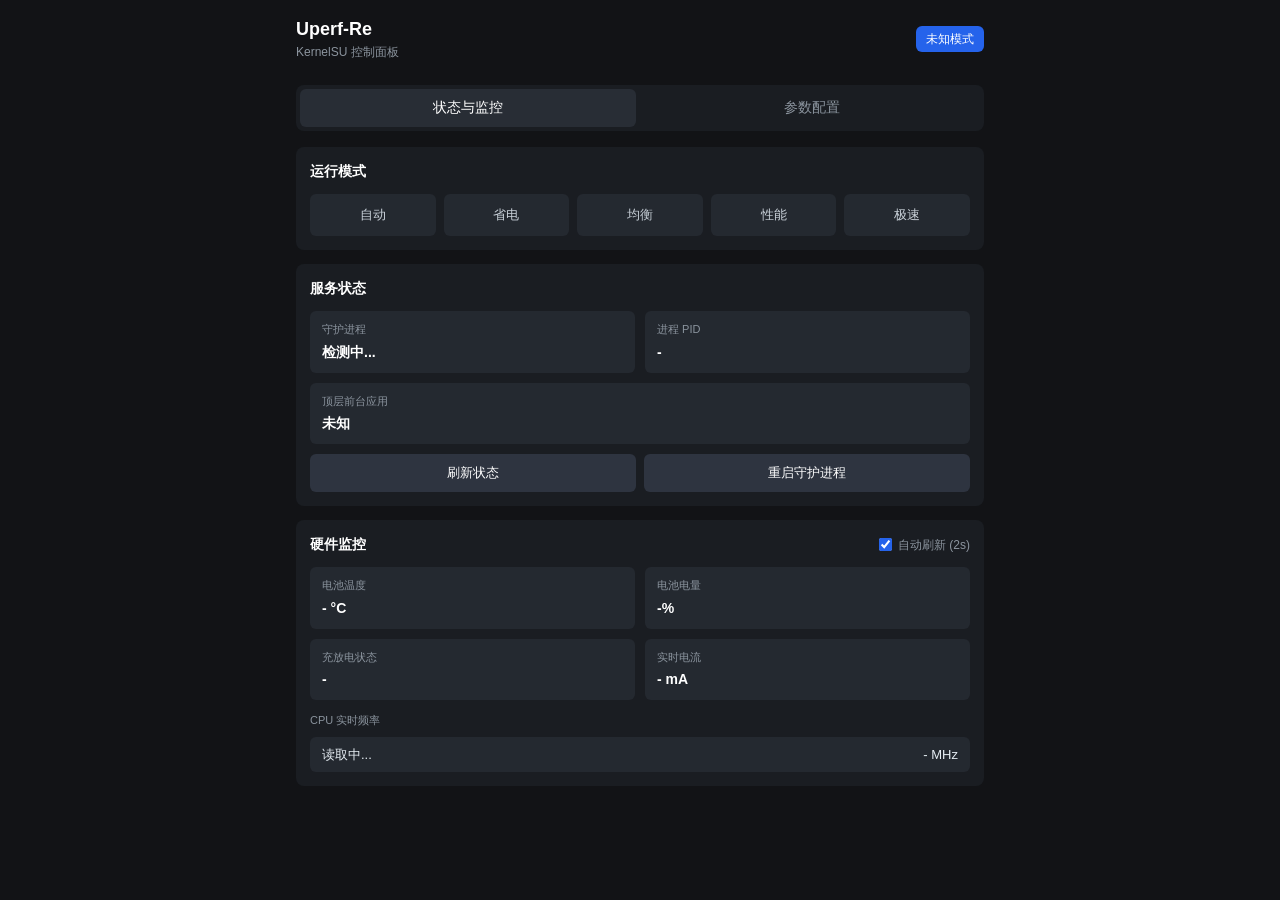
==== magisk/webroot/index.html @ f0bfa48e "feat: add minimalist WebUI, action.sh, CI/Release workflows, and update config" ====
<!DOCTYPE html>
<html lang="zh-CN">
<head>
  <meta charset="utf-8">
  <meta name="viewport" content="width=device-width, initial-scale=1.0, maximum-scale=1.0, user-scalable=no">
  <title>Uperf-Re 控制面板</title>
  <link rel="stylesheet" href="style.css">
</head>
<body>
  <header>
    <div class="title-group">
      <h1>Uperf-Re</h1>
      <p>KernelSU 控制面板</p>
    </div>
    <span id="headerModeBadge" class="badge">未知模式</span>
  </header>

  <div id="msgBox" class="message-box"></div>

  <nav class="tab-nav">
    <button class="tab-btn active" data-tab="tab-monitor">状态与监控</button>
    <button class="tab-btn" data-tab="tab-config">参数配置</button>
  </nav>

  <!-- 选项卡 1: 状态与监控 -->
  <main id="tab-monitor" class="tab-pane active">
    <!-- 运行模式 -->
    <section class="card">
      <div class="card-title">运行模式</div>
      <div class="mode-grid">
        <button class="mode-btn" data-mode="auto">自动</button>
        <button class="mode-btn" data-mode="powersave">省电</button>
        <button class="mode-btn" data-mode="balance">均衡</button>
        <button class="mode-btn" data-mode="performance">性能</button>
        <button class="mode-btn" data-mode="fast">极速</button>
      </div>
    </section>

    <!-- 服务状态 -->
    <section class="card">
      <div class="card-title">服务状态</div>
      <div class="stat-grid">
        <div class="stat-item">
          <div class="stat-label">守护进程</div>
          <div id="daemonStatus" class="stat-value">检测中...</div>
        </div>
        <div class="stat-item">
          <div class="stat-label">进程 PID</div>
          <div id="daemonPid" class="stat-value">-</div>
        </div>
        <div class="stat-item" style="grid-column: span 2;">
          <div class="stat-label">顶层前台应用</div>
          <div id="topApp" class="stat-value">未知</div>
        </div>
      </div>
      <div class="action-row">
        <button id="btnRefreshStatus" class="btn btn-secondary">刷新状态</button>
        <button id="btnRestartDaemon" class="btn btn-secondary">重启守护进程</button>
      </div>
    </section>

    <!-- 硬件监控 -->
    <section class="card">
      <div style="display: flex; justify-content: space-between; align-items: center; margin-bottom: 12px;">
        <div class="card-title" style="margin-bottom: 0;">硬件监控</div>
        <label style="font-size: 12px; color: #8b949e; display: flex; align-items: center; gap: 6px;">
          <input type="checkbox" id="chkAutoRefresh" checked style="accent-color: #2563eb;">
          自动刷新 (2s)
        </label>
      </div>
      <div class="stat-grid">
        <div class="stat-item">
          <div class="stat-label">电池温度</div>
          <div id="batTemp" class="stat-value">- °C</div>
        </div>
        <div class="stat-item">
          <div class="stat-label">电池电量</div>
          <div id="batCap" class="stat-value">-%</div>
        </div>
        <div class="stat-item">
          <div class="stat-label">充放电状态</div>
          <div id="batStat" class="stat-value">-</div>
        </div>
        <div class="stat-item">
          <div class="stat-label">实时电流</div>
          <div id="batCurr" class="stat-value">- mA</div>
        </div>
      </div>

      <div style="margin-top: 12px;">
        <div class="stat-label">CPU 实时频率</div>
        <div id="cpuFreqList" class="cpu-freq-list">
          <div class="cpu-freq-item">
            <span>读取中...</span>
            <span>- MHz</span>
          </div>
        </div>
      </div>
    </section>
  </main>

  <!-- 选项卡 2: 参数配置 -->
  <main id="tab-config" class="tab-pane">
    <!-- 分应用配置 -->
    <section class="card">
      <div class="card-title">分应用配置 (perapp_powermode.txt)</div>
      <div class="form-group">
        <label class="form-label">规则列表 (* 为默认，- 为熄屏)</label>
        <textarea id="txtPerApp" class="form-textarea" placeholder="包名 模式&#10;com.example.app fast&#10;* balance&#10;- powersave"></textarea>
      </div>
      <div class="action-row">
        <button id="btnReloadPerApp" class="btn btn-secondary">重新载入</button>
        <button id="btnSavePerApp" class="btn btn-primary">保存规则</button>
      </div>
    </section>

    <!-- 关键调优参数 -->
    <section class="card">
      <div class="card-title">核心参数调节 (uperf.json)</div>
      <div class="form-group">
        <label class="form-label">长期功耗限制 (slowLimitPower, W)</label>
        <input type="number" step="0.5" id="cfgSlowLimitPower" class="form-input">
      </div>
      <div class="form-group">
        <label class="form-label">短期爆发功耗 (fastLimitPower, W)</label>
        <input type="number" step="0.5" id="cfgFastLimitPower" class="form-input">
      </div>
      <div class="form-group">
        <label class="form-label">性能留存余量 (margin, 0.0~1.0)</label>
        <input type="number" step="0.05" min="0" max="1" id="cfgMargin" class="form-input">
      </div>
      <div class="form-group">
        <label class="form-label">突发爆发余量 (burst, 0.0~1.0)</label>
        <input type="number" step="0.05" min="0" max="1" id="cfgBurst" class="form-input">
      </div>
      <div class="form-group">
        <label class="form-label">基础采样周期 (baseSampleTime, 秒)</label>
        <input type="number" step="0.005" min="0.005" max="0.5" id="cfgBaseSampleTime" class="form-input">
      </div>
      <div class="form-group">
        <label class="form-label">滑动判定阈值 (swipeThd, 0.01~0.5)</label>
        <input type="number" step="0.01" min="0.01" max="0.5" id="cfgSwipeThd" class="form-input">
      </div>
      <div class="form-group">
        <label class="form-label">日志输出等级 (log.level)</label>
        <select id="cfgLogLevel" class="form-select">
          <option value="err">err (仅错误)</option>
          <option value="warn">warn (警告)</option>
          <option value="info">info (常规信息)</option>
          <option value="debug">debug (调试)</option>
          <option value="trace">trace (详细跟踪)</option>
        </select>
      </div>
      <div class="action-row">
        <button id="btnReloadParams" class="btn btn-secondary">载入配置</button>
        <button id="btnSaveParams" class="btn btn-primary">保存参数并应用</button>
      </div>
    </section>

    <!-- 高级配置编辑 -->
    <section class="card">
      <div class="card-title">高级 JSON 完整配置</div>
      <div class="form-group">
        <textarea id="txtRawJson" class="form-textarea" style="min-height: 200px;" placeholder="uperf.json 完整内容"></textarea>
      </div>
      <div class="action-row">
        <button id="btnReloadRawJson" class="btn btn-secondary">重载 JSON</button>
        <button id="btnSaveRawJson" class="btn btn-primary">保存完整 JSON</button>
      </div>
    </section>
  </main>

  <script src="app.js"></script>
</body>
</html>
---- magisk/webroot/style.css ----
*, *::before, *::after {
  box-sizing: border-box;
  margin: 0;
  padding: 0;
  border: 0 !important;
  outline: none !important;
  box-shadow: none !important;
  -webkit-box-shadow: none !important;
}

body {
  font-family: -apple-system, BlinkMacSystemFont, "Segoe UI", Roboto, Helvetica, Arial, sans-serif;
  background-color: #121316;
  color: #e6edf3;
  line-height: 1.5;
  padding: 16px;
  max-width: 720px;
  margin: 0 auto;
}

header {
  display: flex;
  justify-content: space-between;
  align-items: center;
  margin-bottom: 16px;
  padding-bottom: 8px;
}

.title-group h1 {
  font-size: 18px;
  font-weight: 600;
  color: #ffffff;
}

.title-group p {
  font-size: 12px;
  color: #8b949e;
}

.badge {
  display: inline-block;
  padding: 4px 10px;
  border-radius: 6px;
  font-size: 12px;
  font-weight: 500;
  background-color: #2563eb;
  color: #ffffff;
}

.badge.inactive {
  background-color: #2b3038;
  color: #8b949e;
}

.tab-nav {
  display: flex;
  gap: 8px;
  background-color: #1a1d22;
  padding: 4px;
  border-radius: 8px;
  margin-bottom: 16px;
}

.tab-btn {
  flex: 1;
  padding: 10px;
  background-color: transparent;
  color: #8b949e;
  font-size: 14px;
  font-weight: 500;
  border-radius: 6px;
  cursor: pointer;
  text-align: center;
  transition: background-color 0.15s ease, color 0.15s ease;
}

.tab-btn.active {
  background-color: #282d35;
  color: #ffffff;
}

.tab-pane {
  display: none;
}

.tab-pane.active {
  display: block;
}

.card {
  background-color: #1a1d22;
  border-radius: 8px;
  padding: 14px;
  margin-bottom: 14px;
}

.card-title {
  font-size: 14px;
  font-weight: 600;
  color: #ffffff;
  margin-bottom: 12px;
}

.mode-grid {
  display: grid;
  grid-template-columns: repeat(auto-fit, minmax(100px, 1fr));
  gap: 8px;
}

.mode-btn {
  padding: 12px 8px;
  border-radius: 6px;
  background-color: #242930;
  color: #c9d1d9;
  font-size: 13px;
  font-weight: 500;
  cursor: pointer;
  text-align: center;
  transition: background-color 0.15s ease;
}

.mode-btn.active {
  background-color: #2563eb;
  color: #ffffff;
}

.stat-grid {
  display: grid;
  grid-template-columns: repeat(2, 1fr);
  gap: 10px;
}

.stat-item {
  background-color: #242930;
  padding: 10px 12px;
  border-radius: 6px;
}

.stat-label {
  font-size: 11px;
  color: #8b949e;
  margin-bottom: 4px;
}

.stat-value {
  font-size: 14px;
  font-weight: 600;
  color: #ffffff;
  word-break: break-all;
}

.cpu-freq-list {
  display: flex;
  flex-direction: column;
  gap: 6px;
  margin-top: 8px;
}

.cpu-freq-item {
  display: flex;
  justify-content: space-between;
  align-items: center;
  background-color: #242930;
  padding: 8px 12px;
  border-radius: 6px;
  font-size: 13px;
}

.form-group {
  margin-bottom: 12px;
}

.form-label {
  display: block;
  font-size: 12px;
  color: #8b949e;
  margin-bottom: 6px;
}

.form-input, .form-select, .form-textarea {
  width: 100%;
  padding: 10px 12px;
  background-color: #242930;
  color: #ffffff;
  border-radius: 6px;
  font-size: 13px;
  font-family: inherit;
}

.form-textarea {
  resize: vertical;
  min-height: 140px;
  font-family: SFMono-Regular, Consolas, "Liberation Mono", Menlo, monospace;
  font-size: 12px;
  line-height: 1.4;
}

.action-row {
  display: flex;
  gap: 8px;
  margin-top: 10px;
}

.btn {
  padding: 10px 16px;
  border-radius: 6px;
  background-color: #242930;
  color: #ffffff;
  font-size: 13px;
  font-weight: 500;
  cursor: pointer;
  transition: background-color 0.15s ease;
  flex: 1;
  text-align: center;
}

.btn-primary {
  background-color: #2563eb;
}

.btn-secondary {
  background-color: #2e3440;
}

.btn:active {
  opacity: 0.85;
}

.message-box {
  display: none;
  padding: 10px 14px;
  border-radius: 6px;
  background-color: #1e3a5f;
  color: #93c5fd;
  font-size: 13px;
  margin-bottom: 14px;
}
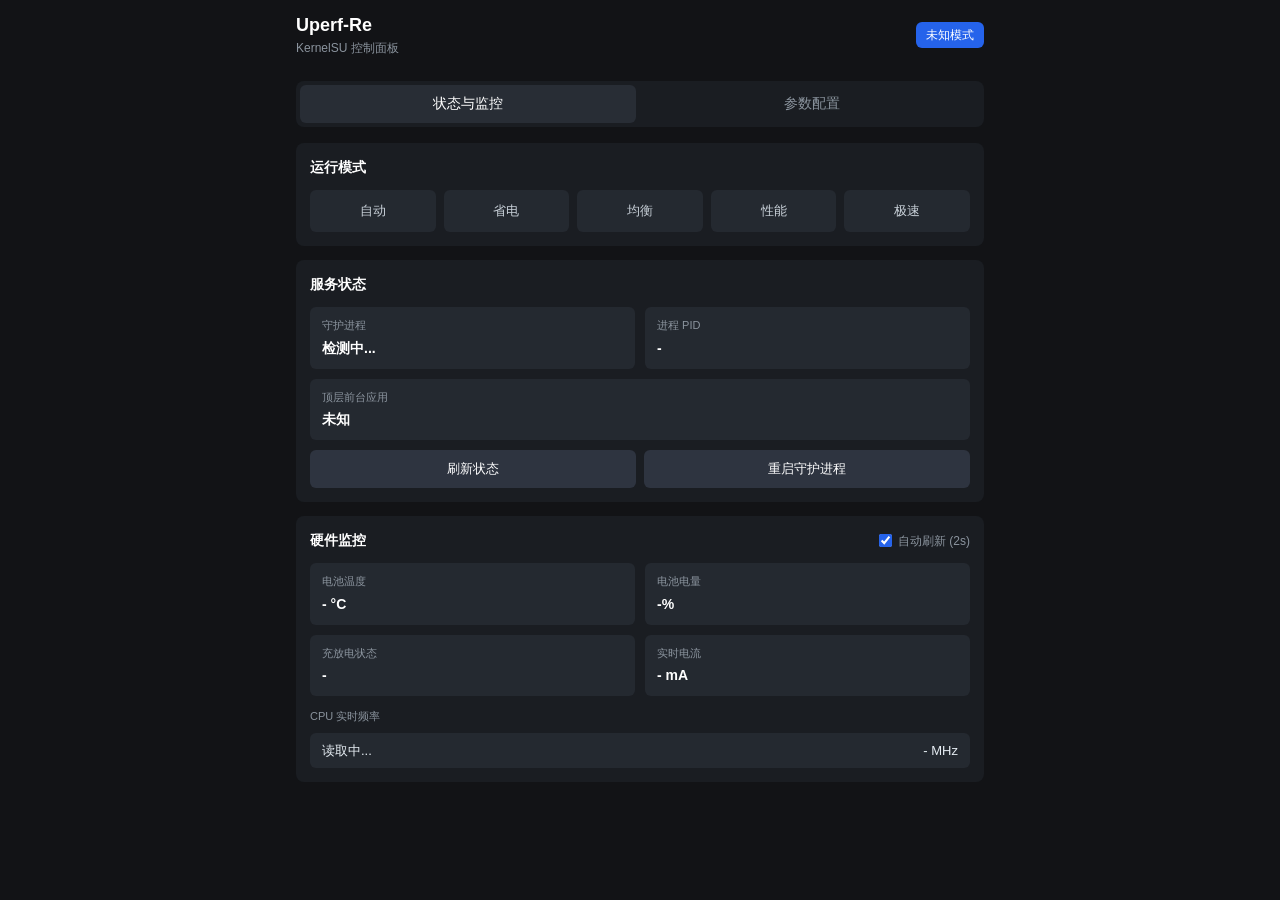
==== commit c164d283: "fix(webui): support edge-to-edge immersive display and upload unpackaged artifact" ====
--- a/magisk/webroot/index.html
+++ b/magisk/webroot/index.html
@@ -2,8 +2,19 @@
 <html lang="zh-CN">
 <head>
   <meta charset="utf-8">
-  <meta name="viewport" content="width=device-width, initial-scale=1.0, maximum-scale=1.0, user-scalable=no">
+  <meta name="viewport" content="width=device-width, initial-scale=1.0, maximum-scale=1.0, user-scalable=no, viewport-fit=cover">
+  <meta name="color-scheme" content="dark">
   <title>Uperf-Re 控制面板</title>
+  <script>
+    // KernelSU WebView 会向 /internal/insets.css 注入系统状态栏与手势条安全区尺寸变量，
+    // 请求该样式表还会通知宿主 Activity 开启 Edge-to-Edge 全面屏沉浸渲染。
+    if (window.ksu) {
+      var link = document.createElement("link");
+      link.rel = "stylesheet";
+      link.href = "/internal/insets.css";
+      document.head.appendChild(link);
+    }
+  </script>
   <link rel="stylesheet" href="style.css">
 </head>
 <body>
--- a/magisk/webroot/style.css
+++ b/magisk/webroot/style.css
@@ -1,3 +1,11 @@
+:root {
+  color-scheme: dark;
+  --inset-top: var(--window-inset-top, env(safe-area-inset-top, 0px));
+  --inset-bottom: var(--window-inset-bottom, env(safe-area-inset-bottom, 0px));
+  --inset-left: var(--window-inset-left, env(safe-area-inset-left, 0px));
+  --inset-right: var(--window-inset-right, env(safe-area-inset-right, 0px));
+}
+
 *, *::before, *::after {
   box-sizing: border-box;
   margin: 0;
@@ -8,14 +16,23 @@
   -webkit-box-shadow: none !important;
 }
 
+html {
+  background-color: #121316;
+  min-height: 100%;
+}
+
 body {
   font-family: -apple-system, BlinkMacSystemFont, "Segoe UI", Roboto, Helvetica, Arial, sans-serif;
   background-color: #121316;
   color: #e6edf3;
   line-height: 1.5;
-  padding: 16px;
+  padding-top: calc(var(--inset-top) + 12px);
+  padding-bottom: calc(var(--inset-bottom) + 20px);
+  padding-left: calc(var(--inset-left) + 16px);
+  padding-right: calc(var(--inset-right) + 16px);
   max-width: 720px;
   margin: 0 auto;
+  min-height: 100vh;
 }
 
 header {
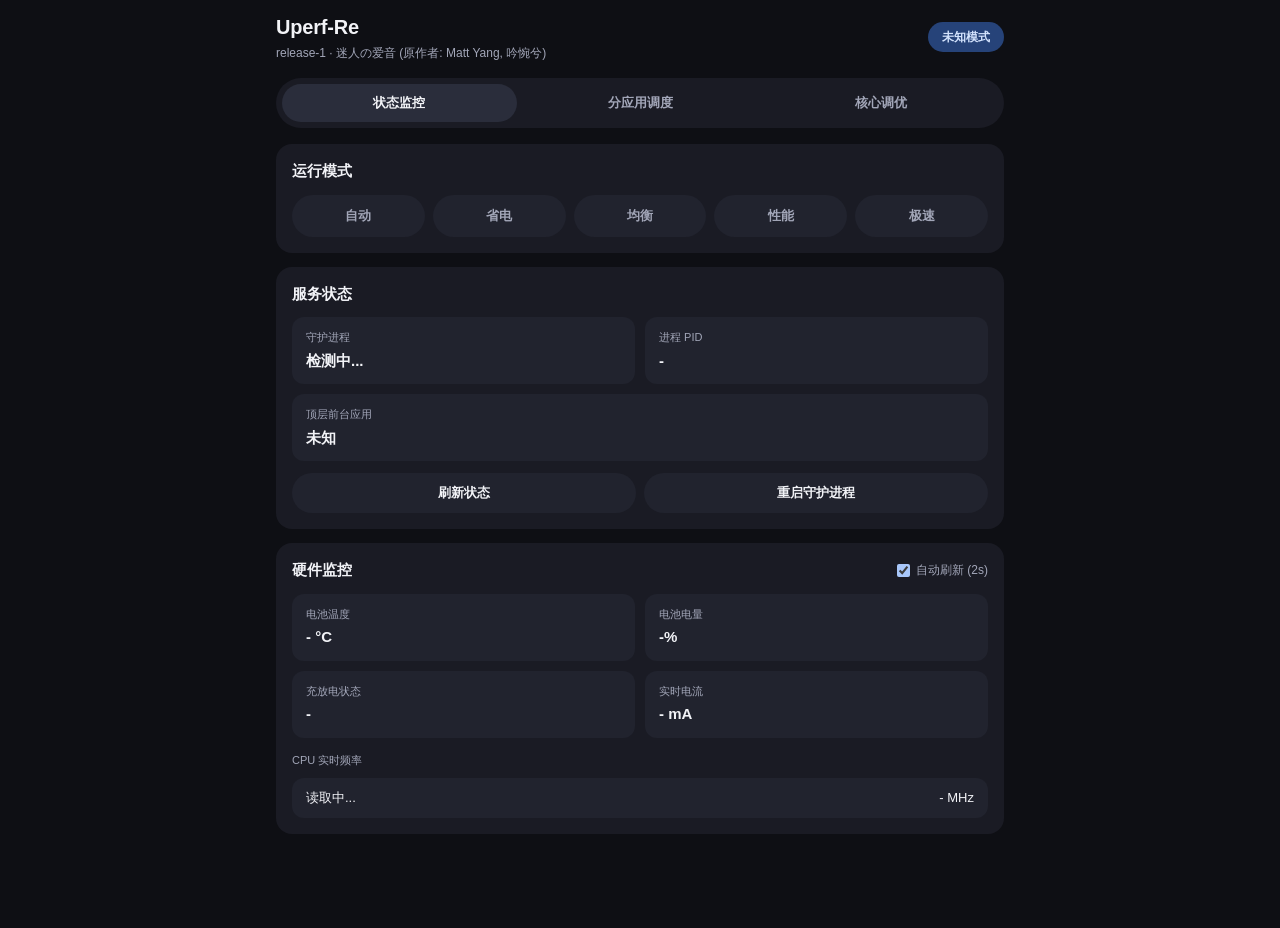
==== commit ef1e5ffb: "feat: M3E visual per-app scheduling, companion app integration and release-1 metadata" ====
--- a/magisk/webroot/index.html
+++ b/magisk/webroot/index.html
@@ -21,7 +21,7 @@
   <header>
     <div class="title-group">
       <h1>Uperf-Re</h1>
-      <p>KernelSU 控制面板</p>
+      <p id="subTitle">release-1 · 迷人の爱音 (原作者: Matt Yang, 吟惋兮)</p>
     </div>
     <span id="headerModeBadge" class="badge">未知模式</span>
   </header>
@@ -29,8 +29,9 @@
   <div id="msgBox" class="message-box"></div>
 
   <nav class="tab-nav">
-    <button class="tab-btn active" data-tab="tab-monitor">状态与监控</button>
-    <button class="tab-btn" data-tab="tab-config">参数配置</button>
+    <button class="tab-btn active" data-tab="tab-monitor">状态监控</button>
+    <button class="tab-btn" data-tab="tab-perapp">分应用调度</button>
+    <button class="tab-btn" data-tab="tab-config">核心调优</button>
   </nav>
 
   <!-- 选项卡 1: 状态与监控 -->
@@ -74,8 +75,8 @@
     <section class="card">
       <div style="display: flex; justify-content: space-between; align-items: center; margin-bottom: 12px;">
         <div class="card-title" style="margin-bottom: 0;">硬件监控</div>
-        <label style="font-size: 12px; color: #8b949e; display: flex; align-items: center; gap: 6px;">
-          <input type="checkbox" id="chkAutoRefresh" checked style="accent-color: #2563eb;">
+        <label style="font-size: 12px; color: var(--m3e-text-muted); display: flex; align-items: center; gap: 6px; cursor: pointer;">
+          <input type="checkbox" id="chkAutoRefresh" checked style="accent-color: var(--m3e-primary);">
           自动刷新 (2s)
         </label>
       </div>
@@ -98,7 +99,7 @@
         </div>
       </div>
 
-      <div style="margin-top: 12px;">
+      <div style="margin-top: 14px;">
         <div class="stat-label">CPU 实时频率</div>
         <div id="cpuFreqList" class="cpu-freq-list">
           <div class="cpu-freq-item">
@@ -110,22 +111,81 @@
     </section>
   </main>
 
-  <!-- 选项卡 2: 参数配置 -->
+  <!-- 选项卡 2: 分应用调度 (Scene 风格可视化) -->
+  <main id="tab-perapp" class="tab-pane">
+    <!-- 全局基准规则 -->
+    <section class="card">
+      <div class="card-title">全局基准策略</div>
+      <div class="card-subtitle">控制未单独指定规则的应用以及设备熄屏时的调度行为</div>
+      <div class="stat-grid">
+        <div class="stat-item">
+          <div class="stat-label">未配置应用全局默认 (*)</div>
+          <select id="selDefaultMode" class="form-select" style="margin-top: 6px;">
+            <option value="powersave">省电 (powersave)</option>
+            <option value="balance" selected>均衡 (balance)</option>
+            <option value="performance">性能 (performance)</option>
+            <option value="fast">极速 (fast)</option>
+            <option value="auto">自动 (auto)</option>
+          </select>
+        </div>
+        <div class="stat-item">
+          <div class="stat-label">熄屏待机策略 (-)</div>
+          <select id="selOffscreenMode" class="form-select" style="margin-top: 6px;">
+            <option value="powersave" selected>省电 (powersave)</option>
+            <option value="balance">均衡 (balance)</option>
+            <option value="performance">性能 (performance)</option>
+            <option value="fast">极速 (fast)</option>
+            <option value="auto">自动 (auto)</option>
+          </select>
+        </div>
+      </div>
+    </section>
+
+    <!-- 应用可视化调度管理 -->
+    <section class="card">
+      <div class="card-title">
+        <span>应用性能配置</span>
+        <span id="appSummaryBadge" style="font-size: 12px; font-weight: normal; color: var(--m3e-text-muted);">扫描中...</span>
+      </div>
+
+      <div class="search-bar">
+        <input type="text" id="appSearchInput" class="form-input" placeholder="搜索应用中文名或包名...">
+      </div>
+
+      <div class="chip-bar">
+        <button class="filter-chip active" data-filter="all">全部 (<span id="countAll">0</span>)</button>
+        <button class="filter-chip" data-filter="configured">已配置 (<span id="countConfigured">0</span>)</button>
+        <button class="filter-chip" data-filter="game">游戏 (<span id="countGame">0</span>)</button>
+        <button class="filter-chip" data-filter="app">应用 (<span id="countApp">0</span>)</button>
+      </div>
+
+      <div id="appListContainer" class="app-list">
+        <div style="text-align: center; padding: 24px 0; color: var(--m3e-text-muted);">正在扫描系统已装应用...</div>
+      </div>
+
+      <div class="action-row" style="margin-top: 14px;">
+        <button id="btnRescanApps" class="btn btn-secondary">重新扫描应用</button>
+        <button id="btnSavePerAppRules" class="btn btn-primary">保存并生效配置</button>
+      </div>
+    </section>
+
+    <!-- 原始配置文件查看与编辑 -->
+    <section class="card">
+      <div class="card-title">原始规则文本 (perapp_powermode.txt)</div>
+      <div class="card-subtitle">高级用户可直接查阅或编辑规则文件，支持标准语法</div>
+      <div class="form-group">
+        <textarea id="txtPerApp" class="form-textarea" placeholder="包名 模式&#10;com.example.app fast&#10;* balance&#10;- powersave"></textarea>
+      </div>
+      <div class="action-row">
+        <button id="btnReloadPerAppRaw" class="btn btn-secondary">重载文本</button>
+        <button id="btnSavePerAppRaw" class="btn btn-primary">保存文本规则</button>
+      </div>
+    </section>
+  </main>
+
+  <!-- 选项卡 3: 核心调优 -->
   <main id="tab-config" class="tab-pane">
-    <!-- 分应用配置 -->
-    <section class="card">
-      <div class="card-title">分应用配置 (perapp_powermode.txt)</div>
-      <div class="form-group">
-        <label class="form-label">规则列表 (* 为默认，- 为熄屏)</label>
-        <textarea id="txtPerApp" class="form-textarea" placeholder="包名 模式&#10;com.example.app fast&#10;* balance&#10;- powersave"></textarea>
-      </div>
-      <div class="action-row">
-        <button id="btnReloadPerApp" class="btn btn-secondary">重新载入</button>
-        <button id="btnSavePerApp" class="btn btn-primary">保存规则</button>
-      </div>
-    </section>
-
-    <!-- 关键调优参数 -->
+    <!-- 核心调优参数 -->
     <section class="card">
       <div class="card-title">核心参数调节 (uperf.json)</div>
       <div class="form-group">
--- a/magisk/webroot/style.css
+++ b/magisk/webroot/style.css
@@ -1,5 +1,46 @@
+/* Uperf-Re - Material 3 Expressive (M3E) 纯净实机调优样式表 */
+/* 设计准则: 零描边、零投射阴影、纯净色阶区分、全面屏沉浸式适配、遵循 Android 15/16 原生 M3E 规范 */
+
 :root {
   color-scheme: dark;
+
+  /* 优先对接 KernelSU 动态莫奈取色 (/internal/colors.css)，无动态取色时采用深色自然系 */
+  --m3e-primary: var(--primary, #a8c7fa);
+  --m3e-on-primary: var(--onPrimary, #062e6f);
+  --m3e-primary-container: var(--primaryContainer, #264379);
+  --m3e-on-primary-container: var(--onPrimaryContainer, #d3e3fd);
+
+  --m3e-secondary: var(--secondary, #bec6dc);
+  --m3e-secondary-container: var(--secondaryContainer, #333a47);
+
+  /* 表面色阶层级 (依靠色阶亮度区分，彻底摒弃描边与阴影) */
+  --m3e-bg: var(--background, #0e0f14);
+  --m3e-surface: var(--surface, #14151c);
+  --m3e-surface-card: var(--surfaceContainer, #1a1b24);
+  --m3e-surface-block: var(--surfaceContainerHigh, #21232e);
+  --m3e-surface-highest: var(--surfaceContainerHighest, #2a2d3b);
+
+  --m3e-text-main: var(--onSurface, #f2f3f7);
+  --m3e-text-muted: var(--onSurfaceVariant, #a2a6b8);
+  --m3e-text-sub: var(--outline, #73778a);
+
+  /* 性能模式状态色阶 */
+  --m3e-powersave: #6eedaa;
+  --m3e-powersave-bg: #123824;
+  --m3e-balance: #a8c7fa;
+  --m3e-balance-bg: #264379;
+  --m3e-perf: #ffb37c;
+  --m3e-perf-bg: #442410;
+  --m3e-fast: #ffb4ab;
+  --m3e-fast-bg: #4f1816;
+  --m3e-auto: #d0bcff;
+  --m3e-auto-bg: #381e72;
+
+  --radius-card: 16px;
+  --radius-block: 12px;
+  --radius-pill: 9999px;
+
+  /* KernelSU `internal/insets.css` 注入变量，普通浏览器优雅回退 */
   --inset-top: var(--window-inset-top, env(safe-area-inset-top, 0px));
   --inset-bottom: var(--window-inset-bottom, env(safe-area-inset-bottom, 0px));
   --inset-left: var(--window-inset-left, env(safe-area-inset-left, 0px));
@@ -14,86 +55,92 @@
   outline: none !important;
   box-shadow: none !important;
   -webkit-box-shadow: none !important;
+  -webkit-tap-highlight-color: transparent;
 }
 
 html {
-  background-color: #121316;
+  background-color: var(--m3e-bg);
   min-height: 100%;
 }
 
 body {
-  font-family: -apple-system, BlinkMacSystemFont, "Segoe UI", Roboto, Helvetica, Arial, sans-serif;
-  background-color: #121316;
-  color: #e6edf3;
+  font-family: -apple-system, BlinkMacSystemFont, "Segoe UI", Roboto, "PingFang SC", "Noto Sans CJK SC", sans-serif;
+  background-color: var(--m3e-bg);
+  color: var(--m3e-text-main);
   line-height: 1.5;
+  font-size: 14px;
   padding-top: calc(var(--inset-top) + 12px);
-  padding-bottom: calc(var(--inset-bottom) + 20px);
+  padding-bottom: calc(var(--inset-bottom) + 80px);
   padding-left: calc(var(--inset-left) + 16px);
   padding-right: calc(var(--inset-right) + 16px);
-  max-width: 720px;
+  max-width: 760px;
   margin: 0 auto;
   min-height: 100vh;
 }
 
+/* Header */
 header {
   display: flex;
   justify-content: space-between;
   align-items: center;
   margin-bottom: 16px;
-  padding-bottom: 8px;
 }
 
 .title-group h1 {
-  font-size: 18px;
-  font-weight: 600;
-  color: #ffffff;
+  font-size: 20px;
+  font-weight: 700;
+  color: var(--m3e-text-main);
+  letter-spacing: -0.2px;
 }
 
 .title-group p {
   font-size: 12px;
-  color: #8b949e;
+  color: var(--m3e-text-muted);
+  margin-top: 2px;
 }
 
 .badge {
-  display: inline-block;
-  padding: 4px 10px;
-  border-radius: 6px;
-  font-size: 12px;
-  font-weight: 500;
-  background-color: #2563eb;
-  color: #ffffff;
+  display: inline-flex;
+  align-items: center;
+  padding: 6px 14px;
+  border-radius: var(--radius-pill);
+  font-size: 12px;
+  font-weight: 600;
+  background-color: var(--m3e-primary-container);
+  color: var(--m3e-on-primary-container);
 }
 
 .badge.inactive {
-  background-color: #2b3038;
-  color: #8b949e;
-}
-
+  background-color: var(--m3e-surface-block);
+  color: var(--m3e-text-sub);
+}
+
+/* Tab Navigation */
 .tab-nav {
   display: flex;
-  gap: 8px;
-  background-color: #1a1d22;
-  padding: 4px;
-  border-radius: 8px;
+  gap: 6px;
+  background-color: var(--m3e-surface-card);
+  padding: 6px;
+  border-radius: var(--radius-pill);
   margin-bottom: 16px;
 }
 
 .tab-btn {
   flex: 1;
-  padding: 10px;
+  padding: 10px 12px;
   background-color: transparent;
-  color: #8b949e;
-  font-size: 14px;
-  font-weight: 500;
-  border-radius: 6px;
+  color: var(--m3e-text-muted);
+  font-size: 13px;
+  font-weight: 600;
+  border-radius: var(--radius-pill);
   cursor: pointer;
   text-align: center;
-  transition: background-color 0.15s ease, color 0.15s ease;
+  transition: all 0.2s cubic-bezier(0.2, 0, 0, 1);
 }
 
 .tab-btn.active {
-  background-color: #282d35;
-  color: #ffffff;
+  background-color: var(--m3e-surface-highest);
+  color: var(--m3e-text-main);
 }
 
 .tab-pane {
@@ -104,43 +151,71 @@
   display: block;
 }
 
+/* M3E Surface Cards */
 .card {
-  background-color: #1a1d22;
-  border-radius: 8px;
-  padding: 14px;
+  background-color: var(--m3e-surface-card);
+  border-radius: var(--radius-card);
+  padding: 16px;
   margin-bottom: 14px;
 }
 
 .card-title {
-  font-size: 14px;
-  font-weight: 600;
-  color: #ffffff;
+  font-size: 15px;
+  font-weight: 600;
+  color: var(--m3e-text-main);
   margin-bottom: 12px;
-}
-
+  display: flex;
+  justify-content: space-between;
+  align-items: center;
+}
+
+.card-subtitle {
+  font-size: 12px;
+  color: var(--m3e-text-muted);
+  margin-bottom: 10px;
+}
+
+/* Pill Mode Selector */
 .mode-grid {
   display: grid;
-  grid-template-columns: repeat(auto-fit, minmax(100px, 1fr));
+  grid-template-columns: repeat(5, 1fr);
   gap: 8px;
 }
 
 .mode-btn {
-  padding: 12px 8px;
-  border-radius: 6px;
-  background-color: #242930;
-  color: #c9d1d9;
-  font-size: 13px;
-  font-weight: 500;
+  padding: 12px 6px;
+  border-radius: var(--radius-pill);
+  background-color: var(--m3e-surface-block);
+  color: var(--m3e-text-muted);
+  font-size: 13px;
+  font-weight: 600;
   cursor: pointer;
   text-align: center;
-  transition: background-color 0.15s ease;
-}
-
-.mode-btn.active {
-  background-color: #2563eb;
-  color: #ffffff;
-}
-
+  transition: all 0.2s cubic-bezier(0.2, 0, 0, 1);
+}
+
+.mode-btn.active[data-mode="auto"] {
+  background-color: var(--m3e-auto-bg);
+  color: var(--m3e-auto);
+}
+.mode-btn.active[data-mode="powersave"] {
+  background-color: var(--m3e-powersave-bg);
+  color: var(--m3e-powersave);
+}
+.mode-btn.active[data-mode="balance"] {
+  background-color: var(--m3e-balance-bg);
+  color: var(--m3e-balance);
+}
+.mode-btn.active[data-mode="performance"] {
+  background-color: var(--m3e-perf-bg);
+  color: var(--m3e-perf);
+}
+.mode-btn.active[data-mode="fast"] {
+  background-color: var(--m3e-fast-bg);
+  color: var(--m3e-fast);
+}
+
+/* Stats */
 .stat-grid {
   display: grid;
   grid-template-columns: repeat(2, 1fr);
@@ -148,107 +223,269 @@
 }
 
 .stat-item {
-  background-color: #242930;
-  padding: 10px 12px;
-  border-radius: 6px;
+  background-color: var(--m3e-surface-block);
+  padding: 12px 14px;
+  border-radius: var(--radius-block);
 }
 
 .stat-label {
   font-size: 11px;
-  color: #8b949e;
+  color: var(--m3e-text-muted);
   margin-bottom: 4px;
 }
 
 .stat-value {
-  font-size: 14px;
-  font-weight: 600;
-  color: #ffffff;
+  font-size: 15px;
+  font-weight: 600;
+  color: var(--m3e-text-main);
   word-break: break-all;
 }
 
 .cpu-freq-list {
   display: flex;
   flex-direction: column;
-  gap: 6px;
-  margin-top: 8px;
+  gap: 8px;
+  margin-top: 10px;
 }
 
 .cpu-freq-item {
   display: flex;
   justify-content: space-between;
   align-items: center;
-  background-color: #242930;
-  padding: 8px 12px;
-  border-radius: 6px;
-  font-size: 13px;
-}
-
+  background-color: var(--m3e-surface-block);
+  padding: 10px 14px;
+  border-radius: var(--radius-block);
+  font-size: 13px;
+}
+
+/* Forms & Inputs */
 .form-group {
-  margin-bottom: 12px;
+  margin-bottom: 14px;
 }
 
 .form-label {
   display: block;
   font-size: 12px;
-  color: #8b949e;
+  font-weight: 500;
+  color: var(--m3e-text-muted);
   margin-bottom: 6px;
 }
 
 .form-input, .form-select, .form-textarea {
   width: 100%;
-  padding: 10px 12px;
-  background-color: #242930;
-  color: #ffffff;
-  border-radius: 6px;
+  padding: 12px 14px;
+  background-color: var(--m3e-surface-block);
+  color: var(--m3e-text-main);
+  border-radius: var(--radius-block);
   font-size: 13px;
   font-family: inherit;
+  transition: background-color 0.15s ease;
+}
+
+.form-input:focus, .form-select:focus, .form-textarea:focus {
+  background-color: var(--m3e-surface-highest);
 }
 
 .form-textarea {
   resize: vertical;
-  min-height: 140px;
+  min-height: 120px;
   font-family: SFMono-Regular, Consolas, "Liberation Mono", Menlo, monospace;
   font-size: 12px;
   line-height: 1.4;
 }
 
+/* Action Buttons */
 .action-row {
   display: flex;
   gap: 8px;
-  margin-top: 10px;
+  margin-top: 12px;
 }
 
 .btn {
-  padding: 10px 16px;
-  border-radius: 6px;
-  background-color: #242930;
-  color: #ffffff;
-  font-size: 13px;
+  padding: 11px 18px;
+  border-radius: var(--radius-pill);
+  background-color: var(--m3e-surface-block);
+  color: var(--m3e-text-main);
+  font-size: 13px;
+  font-weight: 600;
+  cursor: pointer;
+  transition: all 0.2s cubic-bezier(0.2, 0, 0, 1);
+  flex: 1;
+  text-align: center;
+}
+
+.btn-primary {
+  background-color: var(--m3e-primary);
+  color: var(--m3e-on-primary);
+}
+
+.btn-secondary {
+  background-color: var(--m3e-surface-block);
+  color: var(--m3e-text-main);
+}
+
+.btn-danger {
+  background-color: var(--m3e-fast-bg);
+  color: var(--m3e-fast);
+}
+
+.btn:active {
+  opacity: 0.85;
+}
+
+/* Message / Toast */
+.message-box {
+  display: none;
+  padding: 12px 16px;
+  border-radius: var(--radius-block);
+  background-color: var(--m3e-primary-container);
+  color: var(--m3e-on-primary-container);
+  font-size: 13px;
+  font-weight: 500;
+  margin-bottom: 14px;
+}
+
+/* Scene-style Per-App Section */
+.search-bar {
+  display: flex;
+  gap: 8px;
+  margin-bottom: 10px;
+}
+
+.chip-bar {
+  display: flex;
+  gap: 6px;
+  overflow-x: auto;
+  padding-bottom: 6px;
+  margin-bottom: 12px;
+}
+
+.filter-chip {
+  padding: 6px 14px;
+  border-radius: var(--radius-pill);
+  background-color: var(--m3e-surface-block);
+  color: var(--m3e-text-muted);
+  font-size: 12px;
   font-weight: 500;
   cursor: pointer;
+  white-space: nowrap;
+  transition: all 0.15s ease;
+}
+
+.filter-chip.active {
+  background-color: var(--m3e-primary-container);
+  color: var(--m3e-on-primary-container);
+}
+
+.app-list {
+  display: flex;
+  flex-direction: column;
+  gap: 8px;
+  max-height: 520px;
+  overflow-y: auto;
+  padding-right: 4px;
+}
+
+.app-card {
+  display: flex;
+  justify-content: space-between;
+  align-items: center;
+  background-color: var(--m3e-surface-block);
+  padding: 12px 14px;
+  border-radius: var(--radius-block);
+  gap: 12px;
   transition: background-color 0.15s ease;
+}
+
+.app-meta {
+  display: flex;
+  align-items: center;
+  gap: 12px;
+  min-width: 0;
   flex: 1;
-  text-align: center;
-}
-
-.btn-primary {
-  background-color: #2563eb;
-}
-
-.btn-secondary {
-  background-color: #2e3440;
-}
-
-.btn:active {
-  opacity: 0.85;
-}
-
-.message-box {
-  display: none;
-  padding: 10px 14px;
-  border-radius: 6px;
-  background-color: #1e3a5f;
-  color: #93c5fd;
-  font-size: 13px;
-  margin-bottom: 14px;
-}
+}
+
+.app-avatar {
+  width: 38px;
+  height: 38px;
+  border-radius: var(--radius-pill);
+  background-color: var(--m3e-surface-highest);
+  color: var(--m3e-primary);
+  display: flex;
+  align-items: center;
+  justify-content: center;
+  font-weight: 700;
+  font-size: 15px;
+  flex-shrink: 0;
+}
+
+.app-avatar.game {
+  background-color: var(--m3e-perf-bg);
+  color: var(--m3e-perf);
+}
+
+.app-info {
+  min-width: 0;
+  flex: 1;
+}
+
+.app-name {
+  font-size: 14px;
+  font-weight: 600;
+  color: var(--m3e-text-main);
+  white-space: nowrap;
+  overflow: hidden;
+  text-overflow: ellipsis;
+}
+
+.app-pkg {
+  font-size: 11px;
+  color: var(--m3e-text-sub);
+  white-space: nowrap;
+  overflow: hidden;
+  text-overflow: ellipsis;
+}
+
+/* App Mode Segmented / Selector */
+.app-mode-select {
+  padding: 8px 12px;
+  border-radius: var(--radius-pill);
+  background-color: var(--m3e-surface-card);
+  color: var(--m3e-text-muted);
+  font-size: 12px;
+  font-weight: 600;
+  cursor: pointer;
+  flex-shrink: 0;
+}
+
+.app-mode-select.mode-powersave {
+  background-color: var(--m3e-powersave-bg);
+  color: var(--m3e-powersave);
+}
+.app-mode-select.mode-balance {
+  background-color: var(--m3e-balance-bg);
+  color: var(--m3e-balance);
+}
+.app-mode-select.mode-performance {
+  background-color: var(--m3e-perf-bg);
+  color: var(--m3e-perf);
+}
+.app-mode-select.mode-fast {
+  background-color: var(--m3e-fast-bg);
+  color: var(--m3e-fast);
+}
+
+/* Sticky Bottom Bar */
+.bottom-bar {
+  position: fixed;
+  bottom: 0;
+  left: 0;
+  right: 0;
+  background-color: var(--m3e-surface);
+  padding: 12px 16px calc(var(--inset-bottom) + 12px) 16px;
+  display: flex;
+  gap: 10px;
+  max-width: 760px;
+  margin: 0 auto;
+  z-index: 100;
+}
